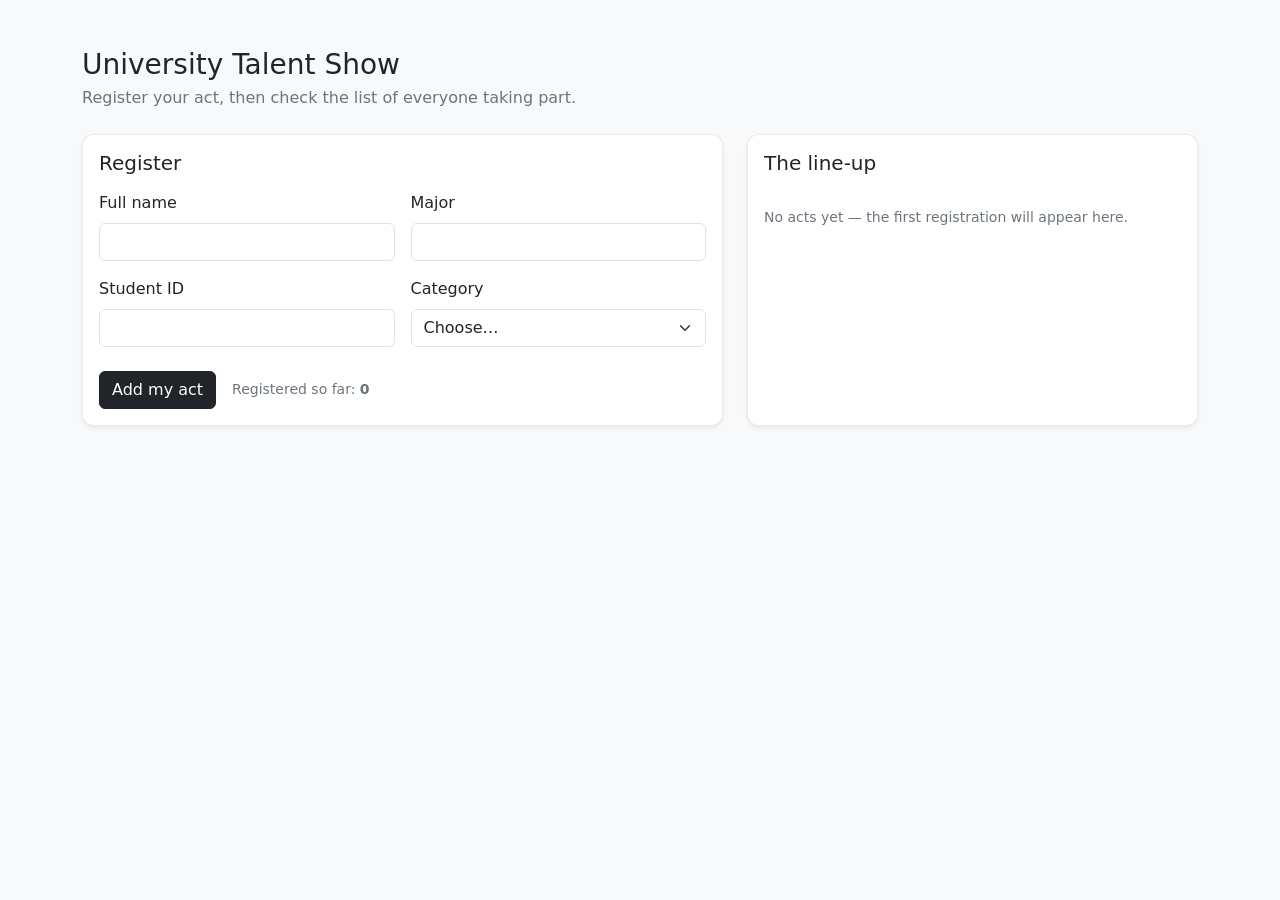
==== index.html @ a97e063a "Restructure into index.html, app.js, styles.css with README" ====
<!doctype html>
<html lang="en">
<head>
  <meta charset="utf-8">
  <meta name="viewport" content="width=device-width, initial-scale=1">
  <title>University Talent Show — Registration</title>
  <meta name="description" content="Registration page for a university talent show: students sign up, and the entries build into a live list.">
  <link rel="stylesheet" href="https://cdn.jsdelivr.net/npm/bootstrap@5.3.3/dist/css/bootstrap.min.css">
  <link rel="stylesheet" href="styles.css">
</head>
<body class="bg-body-tertiary">

  <main class="container py-5">

    <header class="mb-4">
      <h1 class="h3 mb-1">University Talent Show</h1>
      <p class="text-secondary mb-0">Register your act, then check the list of everyone taking part.</p>
    </header>

    <div class="row g-4">

      <!-- ---------- registration form ---------- -->
      <div class="col-lg-7">
        <div class="card shadow-sm">
          <div class="card-body">
            <h2 class="h5 card-title mb-3">Register</h2>

            <form id="registration-form" novalidate>
              <div class="row g-3">
                <div class="col-md-6">
                  <label for="name" class="form-label">Full name</label>
                  <input type="text" class="form-control" id="name" required>
                  <div class="invalid-feedback">Please enter your name.</div>
                </div>

                <div class="col-md-6">
                  <label for="major" class="form-label">Major</label>
                  <input type="text" class="form-control" id="major" required>
                  <div class="invalid-feedback">Please enter your major.</div>
                </div>

                <div class="col-md-6">
                  <label for="student-id" class="form-label">Student ID</label>
                  <input type="text" class="form-control" id="student-id" required>
                  <div class="invalid-feedback">Please enter your student ID.</div>
                </div>

                <div class="col-md-6">
                  <label for="category" class="form-label">Category</label>
                  <select class="form-select" id="category" required>
                    <option value="" selected disabled>Choose…</option>
                  </select>
                  <div class="invalid-feedback">Please choose a category.</div>
                </div>
              </div>

              <div class="d-flex align-items-center gap-3 mt-4">
                <button type="submit" class="btn btn-dark">Add my act</button>
                <span class="text-secondary small">
                  Registered so far: <strong id="count">0</strong>
                </span>
              </div>
            </form>
          </div>
        </div>
      </div>

      <!-- ---------- registered talents ---------- -->
      <div class="col-lg-5">
        <div class="card shadow-sm h-100">
          <div class="card-body">
            <h2 class="h5 card-title mb-3">The line-up</h2>

            <ul class="list-group list-group-flush" id="talent-list"></ul>

            <p class="text-secondary small mb-0 mt-3" id="empty-note">
              No acts yet — the first registration will appear here.
            </p>

            <div id="details" class="mt-3"></div>
          </div>
        </div>
      </div>

    </div>
  </main>

  <script src="app.js"></script>
</body>
</html>
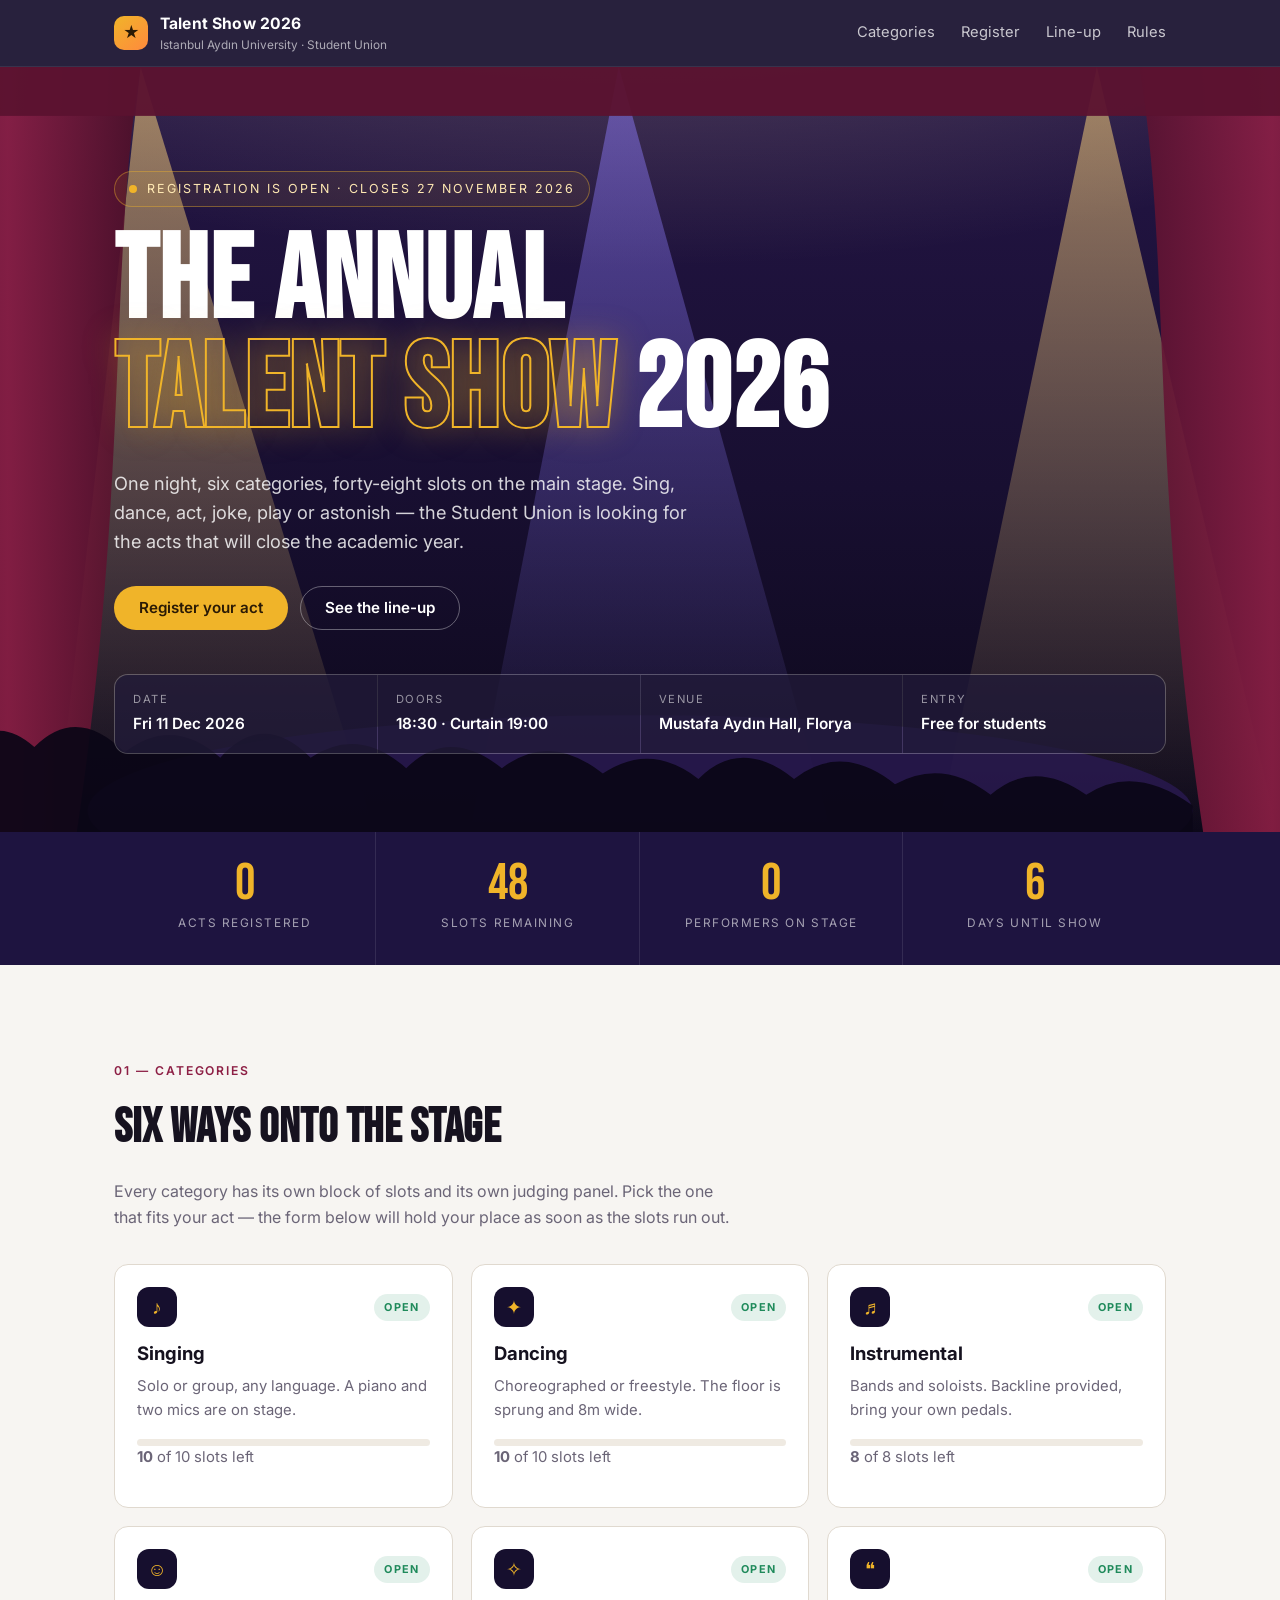
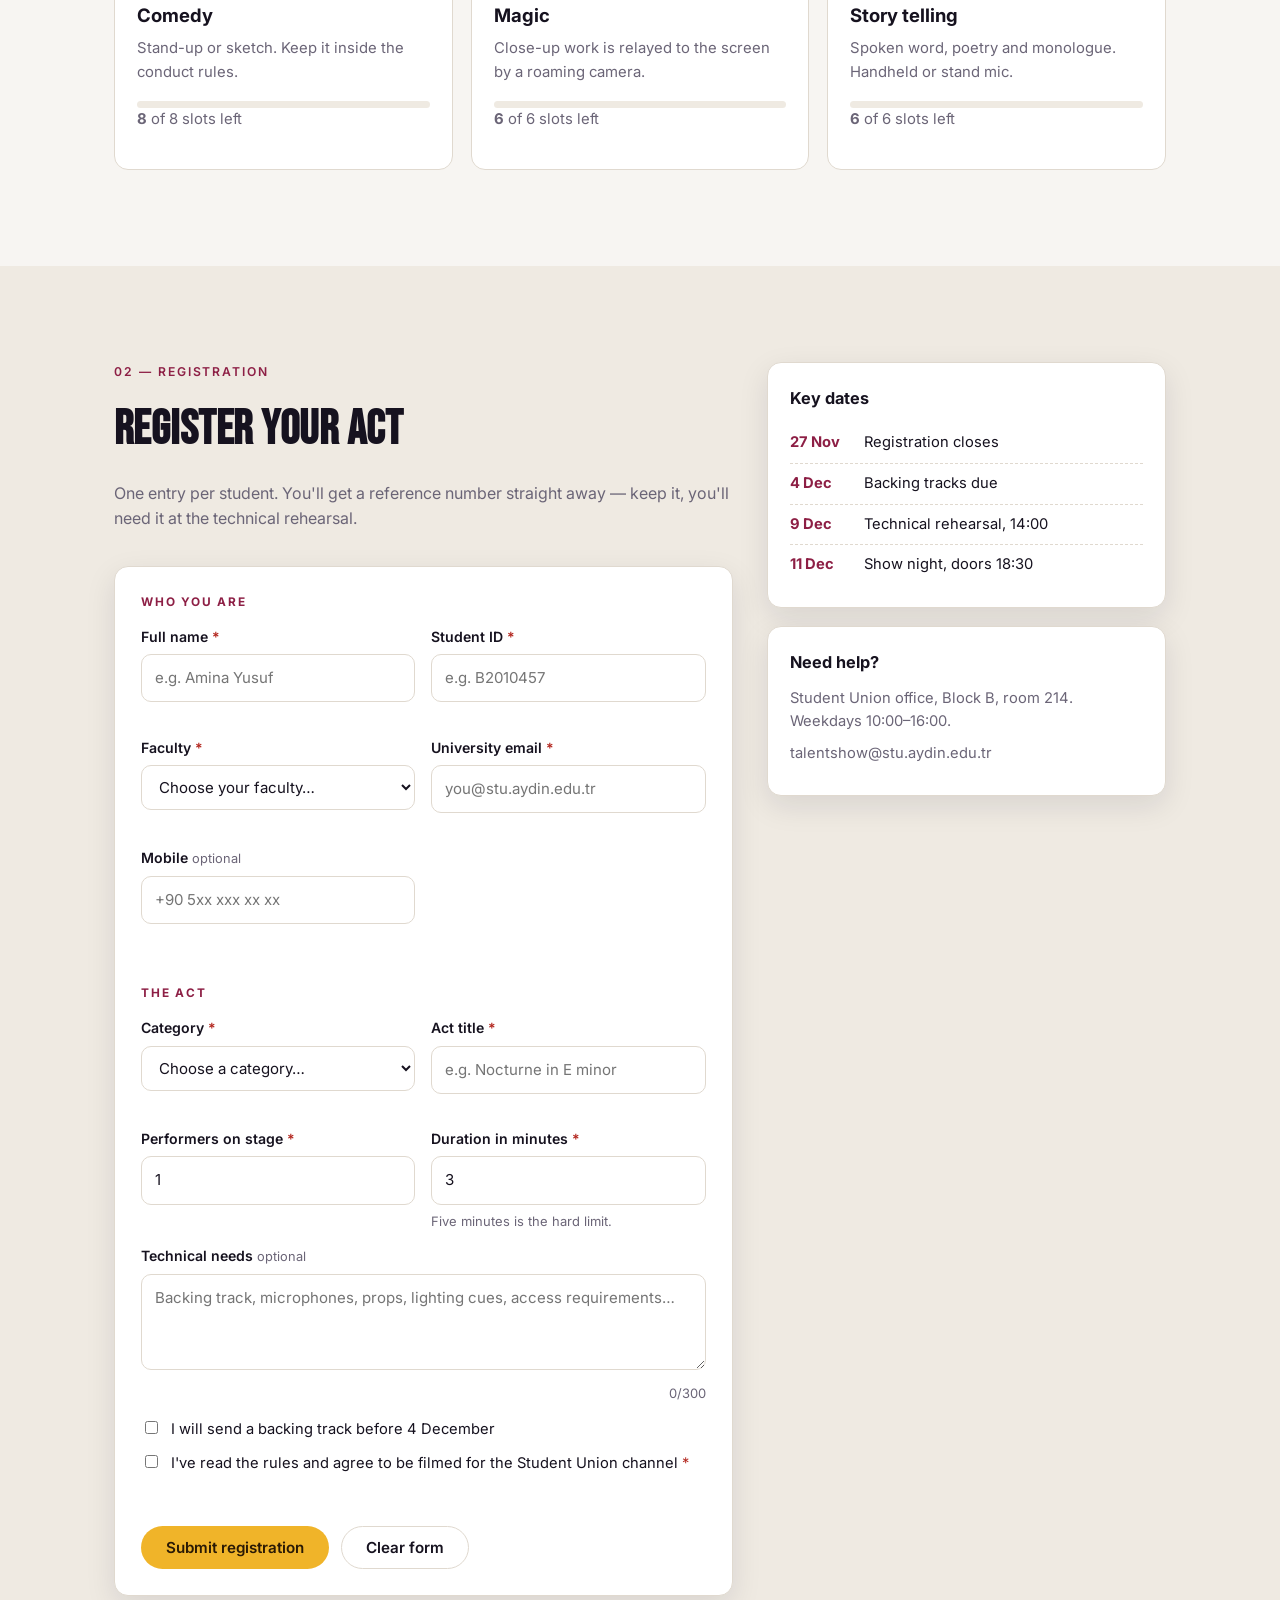
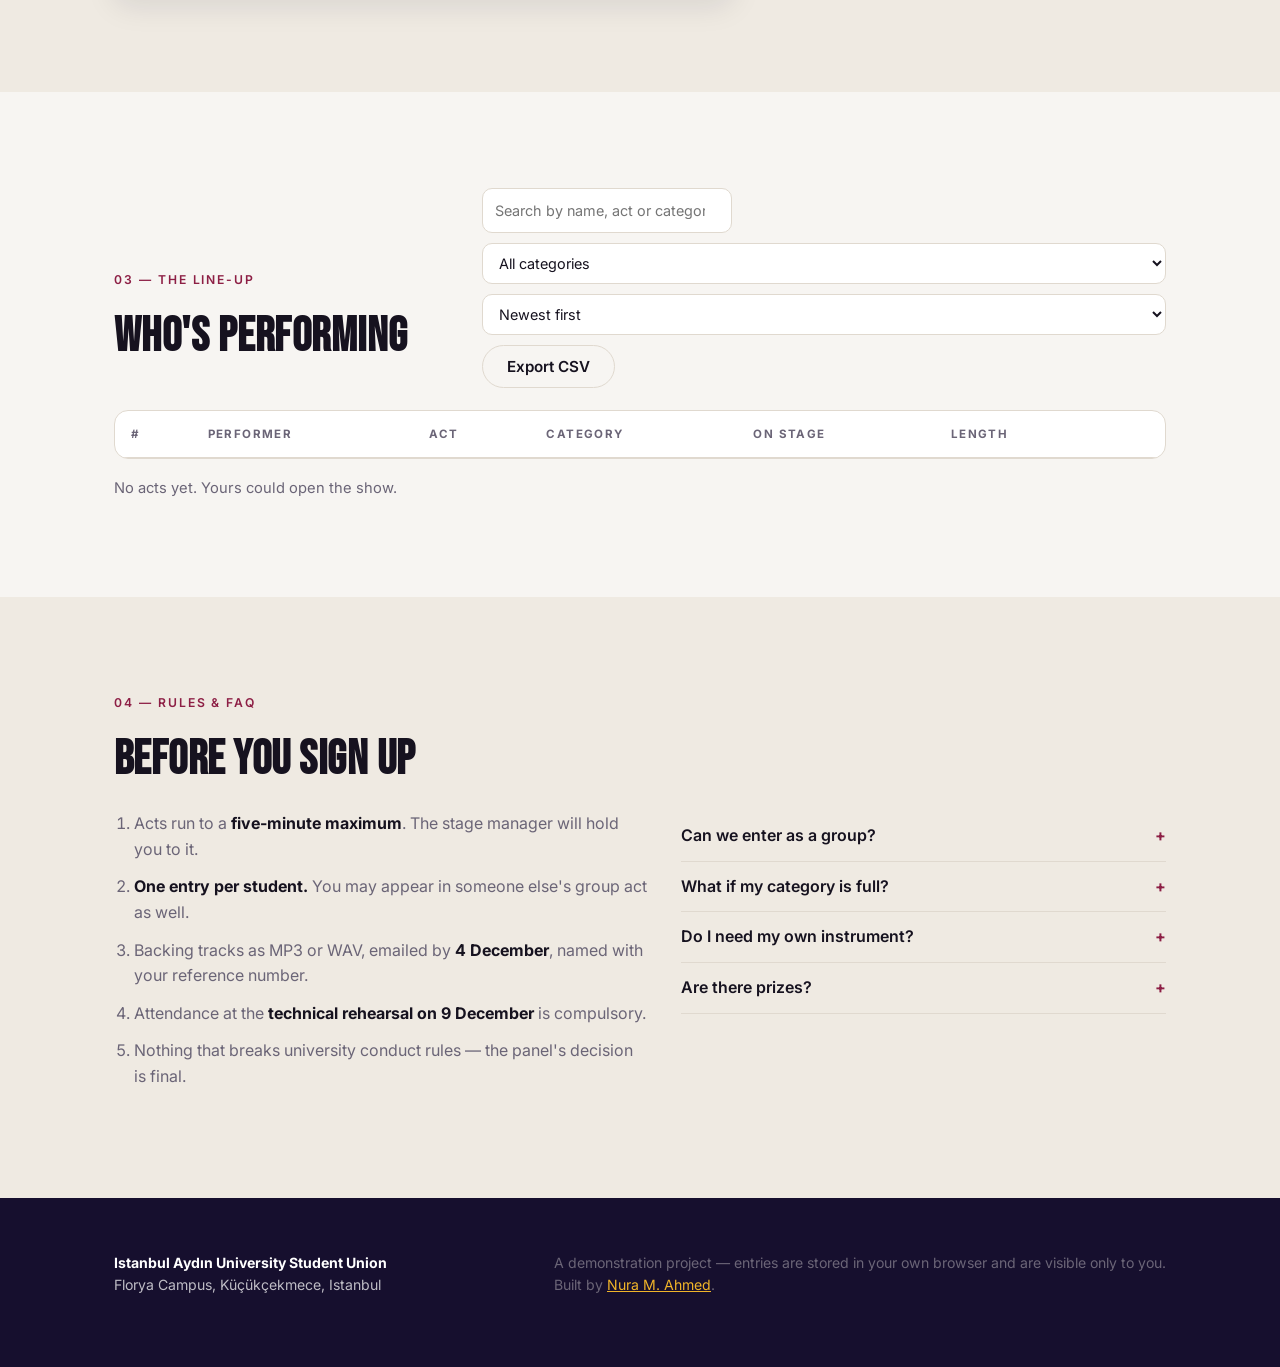
==== commit 5687b67d: "Rebuild the registration site: stage backdrop, slot limits, line-up and CSV export" ====
--- a/index.html
+++ b/index.html
@@ -3,88 +3,390 @@
 <head>
   <meta charset="utf-8">
   <meta name="viewport" content="width=device-width, initial-scale=1">
-  <title>University Talent Show — Registration</title>
-  <meta name="description" content="Registration page for a university talent show: students sign up, and the entries build into a live list.">
-  <link rel="stylesheet" href="https://cdn.jsdelivr.net/npm/bootstrap@5.3.3/dist/css/bootstrap.min.css">
+  <title>Talent Show 2026 — Registration | Istanbul Aydın University</title>
+  <meta name="description" content="Register your act for the Istanbul Aydın University Annual Talent Show 2026. Six categories, 48 stage slots, one night.">
+  <meta name="theme-color" content="#160f2e">
+  <link rel="preconnect" href="https://fonts.googleapis.com">
+  <link rel="preconnect" href="https://fonts.gstatic.com" crossorigin>
+  <link href="https://fonts.googleapis.com/css2?family=Bebas+Neue&family=Inter:wght@400;500;600;700&display=swap" rel="stylesheet">
   <link rel="stylesheet" href="styles.css">
+  <link rel="icon" href="data:image/svg+xml,<svg xmlns='http://www.w3.org/2000/svg' viewBox='0 0 100 100'><rect width='100' height='100' rx='22' fill='%23160f2e'/><text x='50' y='72' font-size='58' text-anchor='middle'>★</text></svg>">
 </head>
-<body class="bg-body-tertiary">
-
-  <main class="container py-5">
-
-    <header class="mb-4">
-      <h1 class="h3 mb-1">University Talent Show</h1>
-      <p class="text-secondary mb-0">Register your act, then check the list of everyone taking part.</p>
-    </header>
-
-    <div class="row g-4">
-
-      <!-- ---------- registration form ---------- -->
-      <div class="col-lg-7">
-        <div class="card shadow-sm">
-          <div class="card-body">
-            <h2 class="h5 card-title mb-3">Register</h2>
-
-            <form id="registration-form" novalidate>
-              <div class="row g-3">
-                <div class="col-md-6">
-                  <label for="name" class="form-label">Full name</label>
-                  <input type="text" class="form-control" id="name" required>
-                  <div class="invalid-feedback">Please enter your name.</div>
-                </div>
-
-                <div class="col-md-6">
-                  <label for="major" class="form-label">Major</label>
-                  <input type="text" class="form-control" id="major" required>
-                  <div class="invalid-feedback">Please enter your major.</div>
-                </div>
-
-                <div class="col-md-6">
-                  <label for="student-id" class="form-label">Student ID</label>
-                  <input type="text" class="form-control" id="student-id" required>
-                  <div class="invalid-feedback">Please enter your student ID.</div>
-                </div>
-
-                <div class="col-md-6">
-                  <label for="category" class="form-label">Category</label>
-                  <select class="form-select" id="category" required>
-                    <option value="" selected disabled>Choose…</option>
-                  </select>
-                  <div class="invalid-feedback">Please choose a category.</div>
-                </div>
-              </div>
-
-              <div class="d-flex align-items-center gap-3 mt-4">
-                <button type="submit" class="btn btn-dark">Add my act</button>
-                <span class="text-secondary small">
-                  Registered so far: <strong id="count">0</strong>
-                </span>
-              </div>
-            </form>
+<body>
+
+<!-- ===================== top bar ===================== -->
+<header class="topbar">
+  <div class="wrap topbar-in">
+    <a class="brand" href="#top">
+      <span class="brand-mark">★</span>
+      <span>
+        <strong>Talent Show 2026</strong>
+        <em>Istanbul Aydın University · Student Union</em>
+      </span>
+    </a>
+    <nav class="topnav">
+      <a href="#categories">Categories</a>
+      <a href="#register">Register</a>
+      <a href="#lineup">Line-up</a>
+      <a href="#rules">Rules</a>
+    </nav>
+  </div>
+</header>
+
+<!-- ===================== hero ===================== -->
+<section class="hero" id="top">
+  <div class="stage" aria-hidden="true">
+    <!-- The backdrop is drawn as inline SVG: spotlights, curtain and a crowd
+         silhouette. No image file to load, and it scales to any screen. -->
+    <svg class="stage-svg" viewBox="0 0 1440 720" preserveAspectRatio="xMidYMid slice" role="presentation">
+      <defs>
+        <linearGradient id="sky" x1="0" y1="0" x2="0" y2="1">
+          <stop offset="0%" stop-color="#241546"/>
+          <stop offset="55%" stop-color="#180f31"/>
+          <stop offset="100%" stop-color="#0c0819"/>
+        </linearGradient>
+        <linearGradient id="beam" x1="0" y1="0" x2="0" y2="1">
+          <stop offset="0%" stop-color="#ffd57a" stop-opacity=".55"/>
+          <stop offset="100%" stop-color="#ffd57a" stop-opacity="0"/>
+        </linearGradient>
+        <linearGradient id="beam2" x1="0" y1="0" x2="0" y2="1">
+          <stop offset="0%" stop-color="#8f7dff" stop-opacity=".5"/>
+          <stop offset="100%" stop-color="#8f7dff" stop-opacity="0"/>
+        </linearGradient>
+        <linearGradient id="curtain" x1="0" y1="0" x2="1" y2="0">
+          <stop offset="0%" stop-color="#5b1230"/>
+          <stop offset="50%" stop-color="#8d1f45"/>
+          <stop offset="100%" stop-color="#4d0f28"/>
+        </linearGradient>
+        <radialGradient id="glow" cx="50%" cy="0%" r="70%">
+          <stop offset="0%" stop-color="#ffe6ad" stop-opacity=".35"/>
+          <stop offset="100%" stop-color="#ffe6ad" stop-opacity="0"/>
+        </radialGradient>
+      </defs>
+
+      <rect width="1440" height="720" fill="url(#sky)"/>
+      <ellipse cx="720" cy="60" rx="720" ry="320" fill="url(#glow)"/>
+
+      <!-- spotlight beams -->
+      <g class="beams">
+        <polygon points="250,0 170,720 470,720" fill="url(#beam)"/>
+        <polygon points="700,0 560,720 900,720" fill="url(#beam2)"/>
+        <polygon points="1150,0 1000,720 1320,720" fill="url(#beam)"/>
+      </g>
+
+      <!-- curtains -->
+      <path d="M0,0 h250 c-30,180 -10,380 -60,720 H0 Z" fill="url(#curtain)" opacity=".9"/>
+      <path d="M1440,0 h-250 c30,180 10,380 60,720 h190 Z" fill="url(#curtain)" opacity=".9"/>
+      <rect x="0" y="0" width="1440" height="46" fill="#5b1230" opacity=".95"/>
+
+      <!-- stage floor -->
+      <ellipse cx="720" cy="700" rx="520" ry="90" fill="#2a1a52" opacity=".8"/>
+
+      <!-- crowd silhouette -->
+      <g fill="#0a0616" opacity=".92">
+        <path d="M0,720 v-70 q40,-30 80,0 q30,-45 70,-10 q40,-40 85,5 q45,-35 90,5 q40,-45 85,0 q45,-30 90,10 q40,-40 90,0 q45,-35 95,5 q45,-30 90,5 q40,-40 90,0 q45,-35 95,5 q45,-25 90,10 q40,-35 90,0 q45,-30 100,10 v40 Z"/>
+      </g>
+    </svg>
+  </div>
+
+  <div class="wrap hero-in">
+    <p class="kicker"><span class="live-dot"></span> Registration is open · closes 27 November 2026</p>
+    <h1>The Annual<br><span class="outline">Talent Show</span> 2026</h1>
+    <p class="hero-lede">
+      One night, six categories, forty-eight slots on the main stage.
+      Sing, dance, act, joke, play or astonish — the Student Union is looking
+      for the acts that will close the academic year.
+    </p>
+
+    <div class="hero-actions">
+      <a class="btn btn-primary" href="#register">Register your act</a>
+      <a class="btn btn-ghost" href="#lineup">See the line-up</a>
+    </div>
+
+    <dl class="factbar">
+      <div><dt>Date</dt><dd>Fri 11 Dec 2026</dd></div>
+      <div><dt>Doors</dt><dd>18:30 · Curtain 19:00</dd></div>
+      <div><dt>Venue</dt><dd>Mustafa Aydın Hall, Florya</dd></div>
+      <div><dt>Entry</dt><dd>Free for students</dd></div>
+    </dl>
+  </div>
+</section>
+
+<!-- ===================== counters ===================== -->
+<section class="counters">
+  <div class="wrap counter-grid">
+    <div class="counter"><span class="num" id="stat-total">0</span><span class="lbl">Acts registered</span></div>
+    <div class="counter"><span class="num" id="stat-remaining">48</span><span class="lbl">Slots remaining</span></div>
+    <div class="counter"><span class="num" id="stat-performers">0</span><span class="lbl">Performers on stage</span></div>
+    <div class="counter"><span class="num" id="stat-days">—</span><span class="lbl">Days until show</span></div>
+  </div>
+</section>
+
+<main>
+
+  <!-- ===================== categories ===================== -->
+  <section id="categories" class="section">
+    <div class="wrap">
+      <p class="eyebrow">01 — Categories</p>
+      <h2 class="section-title">Six ways onto the stage</h2>
+      <p class="section-lede">
+        Every category has its own block of slots and its own judging panel.
+        Pick the one that fits your act — the form below will hold your place
+        as soon as the slots run out.
+      </p>
+
+      <div class="cat-grid" id="category-grid">
+        <!-- Cards are rendered from the CATEGORIES list in app.js -->
+      </div>
+    </div>
+  </section>
+
+  <!-- ===================== registration ===================== -->
+  <section id="register" class="section section-alt">
+    <div class="wrap reg-layout">
+
+      <div class="reg-form-col">
+        <p class="eyebrow">02 — Registration</p>
+        <h2 class="section-title">Register your act</h2>
+        <p class="section-lede">
+          One entry per student. You'll get a reference number straight away —
+          keep it, you'll need it at the technical rehearsal.
+        </p>
+
+        <form id="registration-form" class="card form-card" novalidate>
+
+          <fieldset>
+            <legend>Who you are</legend>
+
+            <div class="row">
+              <div class="field">
+                <label for="full-name">Full name <span class="req">*</span></label>
+                <input type="text" id="full-name" name="fullName" autocomplete="name"
+                       placeholder="e.g. Amina Yusuf">
+                <p class="hint" data-hint-for="full-name"></p>
+              </div>
+
+              <div class="field">
+                <label for="student-id">Student ID <span class="req">*</span></label>
+                <input type="text" id="student-id" name="studentId" inputmode="numeric"
+                       placeholder="e.g. B2010457" maxlength="12">
+                <p class="hint" data-hint-for="student-id"></p>
+              </div>
+            </div>
+
+            <div class="row">
+              <div class="field">
+                <label for="faculty">Faculty <span class="req">*</span></label>
+                <select id="faculty" name="faculty">
+                  <option value="">Choose your faculty…</option>
+                </select>
+                <p class="hint" data-hint-for="faculty"></p>
+              </div>
+
+              <div class="field">
+                <label for="email">University email <span class="req">*</span></label>
+                <input type="email" id="email" name="email" autocomplete="email"
+                       placeholder="you@stu.aydin.edu.tr">
+                <p class="hint" data-hint-for="email"></p>
+              </div>
+            </div>
+
+            <div class="row">
+              <div class="field">
+                <label for="phone">Mobile <span class="opt">optional</span></label>
+                <input type="tel" id="phone" name="phone" autocomplete="tel"
+                       placeholder="+90 5xx xxx xx xx">
+                <p class="hint" data-hint-for="phone"></p>
+              </div>
+              <div class="field"></div>
+            </div>
+          </fieldset>
+
+          <fieldset>
+            <legend>The act</legend>
+
+            <div class="row">
+              <div class="field">
+                <label for="category">Category <span class="req">*</span></label>
+                <select id="category" name="category">
+                  <option value="">Choose a category…</option>
+                </select>
+                <p class="hint" data-hint-for="category"></p>
+              </div>
+
+              <div class="field">
+                <label for="act-title">Act title <span class="req">*</span></label>
+                <input type="text" id="act-title" name="actTitle"
+                       placeholder="e.g. Nocturne in E minor" maxlength="60">
+                <p class="hint" data-hint-for="act-title"></p>
+              </div>
+            </div>
+
+            <div class="row">
+              <div class="field">
+                <label for="performers">Performers on stage <span class="req">*</span></label>
+                <input type="number" id="performers" name="performers" min="1" max="12" value="1">
+                <p class="hint" data-hint-for="performers"></p>
+              </div>
+
+              <div class="field">
+                <label for="duration">Duration in minutes <span class="req">*</span></label>
+                <input type="number" id="duration" name="duration" min="1" max="5" step="1" value="3">
+                <p class="hint" data-hint-for="duration">Five minutes is the hard limit.</p>
+              </div>
+            </div>
+
+            <div class="field">
+              <label for="notes">Technical needs <span class="opt">optional</span></label>
+              <textarea id="notes" name="notes" rows="3" maxlength="300"
+                        placeholder="Backing track, microphones, props, lighting cues, access requirements…"></textarea>
+              <p class="hint counter-hint"><span id="notes-count">0</span>/300</p>
+            </div>
+
+            <label class="check">
+              <input type="checkbox" id="backing-track" name="backingTrack">
+              <span>I will send a backing track before 4 December</span>
+            </label>
+
+            <label class="check">
+              <input type="checkbox" id="consent" name="consent">
+              <span>I've read the rules and agree to be filmed for the Student Union channel <span class="req">*</span></span>
+            </label>
+            <p class="hint" data-hint-for="consent"></p>
+          </fieldset>
+
+          <div class="form-actions">
+            <button type="submit" class="btn btn-primary">Submit registration</button>
+            <button type="reset" class="btn btn-quiet">Clear form</button>
           </div>
-        </div>
-      </div>
-
-      <!-- ---------- registered talents ---------- -->
-      <div class="col-lg-5">
-        <div class="card shadow-sm h-100">
-          <div class="card-body">
-            <h2 class="h5 card-title mb-3">The line-up</h2>
-
-            <ul class="list-group list-group-flush" id="talent-list"></ul>
-
-            <p class="text-secondary small mb-0 mt-3" id="empty-note">
-              No acts yet — the first registration will appear here.
-            </p>
-
-            <div id="details" class="mt-3"></div>
-          </div>
-        </div>
-      </div>
-
-    </div>
-  </main>
-
-  <script src="app.js"></script>
+        </form>
+      </div>
+
+      <aside class="reg-side">
+        <div class="card ticket" id="confirmation" hidden>
+          <p class="ticket-label">Registration confirmed</p>
+          <p class="ticket-ref" id="ticket-ref">UTS-2026-000</p>
+          <dl class="ticket-rows" id="ticket-rows"></dl>
+          <p class="ticket-foot">Screenshot this or write it down — it's your reference at the rehearsal on 9 December.</p>
+        </div>
+
+        <div class="card side-card">
+          <h3>Key dates</h3>
+          <ul class="timeline">
+            <li><span>27 Nov</span> Registration closes</li>
+            <li><span>4 Dec</span> Backing tracks due</li>
+            <li><span>9 Dec</span> Technical rehearsal, 14:00</li>
+            <li><span>11 Dec</span> Show night, doors 18:30</li>
+          </ul>
+        </div>
+
+        <div class="card side-card">
+          <h3>Need help?</h3>
+          <p>Student Union office, Block B, room 214.<br>Weekdays 10:00–16:00.</p>
+          <p class="muted">talentshow@stu.aydin.edu.tr</p>
+        </div>
+      </aside>
+    </div>
+  </section>
+
+  <!-- ===================== line-up ===================== -->
+  <section id="lineup" class="section">
+    <div class="wrap">
+      <div class="lineup-head">
+        <div>
+          <p class="eyebrow">03 — The line-up</p>
+          <h2 class="section-title">Who's performing</h2>
+        </div>
+        <div class="lineup-tools">
+          <label class="search">
+            <span class="visually-hidden">Search the line-up</span>
+            <input type="search" id="search" placeholder="Search by name, act or category…">
+          </label>
+          <select id="filter-category" aria-label="Filter by category">
+            <option value="all">All categories</option>
+          </select>
+          <select id="sort-by" aria-label="Sort the line-up">
+            <option value="newest">Newest first</option>
+            <option value="name">By performer</option>
+            <option value="category">By category</option>
+          </select>
+          <button type="button" class="btn btn-quiet" id="export-csv">Export CSV</button>
+        </div>
+      </div>
+
+      <div class="table-wrap">
+        <table class="lineup-table">
+          <thead>
+            <tr>
+              <th scope="col">#</th>
+              <th scope="col">Performer</th>
+              <th scope="col">Act</th>
+              <th scope="col">Category</th>
+              <th scope="col">On stage</th>
+              <th scope="col">Length</th>
+              <th scope="col"><span class="visually-hidden">Actions</span></th>
+            </tr>
+          </thead>
+          <tbody id="lineup-body"></tbody>
+        </table>
+      </div>
+
+      <p class="empty-note" id="empty-note">
+        No acts yet. Yours could open the show.
+      </p>
+    </div>
+  </section>
+
+  <!-- ===================== rules ===================== -->
+  <section id="rules" class="section section-alt">
+    <div class="wrap">
+      <p class="eyebrow">04 — Rules &amp; FAQ</p>
+      <h2 class="section-title">Before you sign up</h2>
+
+      <div class="rules-grid">
+        <ol class="rules-list">
+          <li>Acts run to a <strong>five-minute maximum</strong>. The stage manager will hold you to it.</li>
+          <li><strong>One entry per student.</strong> You may appear in someone else's group act as well.</li>
+          <li>Backing tracks as MP3 or WAV, emailed by <strong>4 December</strong>, named with your reference number.</li>
+          <li>Attendance at the <strong>technical rehearsal on 9 December</strong> is compulsory.</li>
+          <li>Nothing that breaks university conduct rules — the panel's decision is final.</li>
+        </ol>
+
+        <div class="faq">
+          <details>
+            <summary>Can we enter as a group?</summary>
+            <p>Yes — up to twelve performers on stage. Register once, under whoever will be the contact, and set the number of performers.</p>
+          </details>
+          <details>
+            <summary>What if my category is full?</summary>
+            <p>The card turns amber when a category is nearly full and closes when it's out of slots. Entries after that go on the waiting list, and the office contacts you if a slot frees up.</p>
+          </details>
+          <details>
+            <summary>Do I need my own instrument?</summary>
+            <p>A piano, drum kit and two guitar amps are on stage. Bring anything else yourself, and list it under technical needs.</p>
+          </details>
+          <details>
+            <summary>Are there prizes?</summary>
+            <p>First place takes the Golden Star and a place at the inter-university festival in June. Second and third receive campus vouchers.</p>
+          </details>
+        </div>
+      </div>
+    </div>
+  </section>
+</main>
+
+<footer class="footer">
+  <div class="wrap footer-in">
+    <p><strong>Istanbul Aydın University Student Union</strong><br>Florya Campus, Küçükçekmece, Istanbul</p>
+    <p class="muted">
+      A demonstration project — entries are stored in your own browser and are visible only to you.<br>
+      Built by <a href="https://nura-ahm.github.io">Nura M. Ahmed</a>.
+    </p>
+  </div>
+</footer>
+
+<div class="toast" id="toast" role="status" aria-live="polite"></div>
+
+<script src="app.js"></script>
 </body>
 </html>
--- a/styles.css
+++ b/styles.css
@@ -0,0 +1,337 @@
+/* =========================================================================
+   Talent Show 2026 — styles
+   A small design system: tokens first, then layout, then components.
+   ========================================================================= */
+
+:root {
+  --night: #160f2e;
+  --night-2: #1e1440;
+  --ink: #16121f;
+  --paper: #f7f5f2;
+  --paper-2: #efeae2;
+  --line: #e0d9cf;
+  --muted: #6b6577;
+  --gold: #f0b429;
+  --gold-soft: #ffe9b3;
+  --violet: #7c5cff;
+  --rose: #8d1f45;
+  --green: #1f8a5b;
+  --amber: #b8730a;
+  --red: #b3261e;
+
+  --wrap: 1140px;
+  --pad: clamp(18px, 4vw, 44px);
+  --radius: 14px;
+  --shadow: 0 10px 30px rgba(22, 15, 46, .10);
+
+  --display: "Bebas Neue", "Haettenschweiler", Impact, sans-serif;
+  --body: "Inter", -apple-system, BlinkMacSystemFont, "Segoe UI", Roboto, sans-serif;
+}
+
+* { box-sizing: border-box; }
+
+html { scroll-behavior: smooth; }
+
+body {
+  margin: 0;
+  background: var(--paper);
+  color: var(--ink);
+  font-family: var(--body);
+  font-size: 16px;
+  line-height: 1.6;
+  -webkit-font-smoothing: antialiased;
+}
+
+a { color: inherit; }
+img, svg { max-width: 100%; }
+
+.wrap { max-width: var(--wrap); margin: 0 auto; padding: 0 var(--pad); }
+
+.visually-hidden {
+  position: absolute; width: 1px; height: 1px;
+  padding: 0; margin: -1px; overflow: hidden;
+  clip: rect(0 0 0 0); white-space: nowrap; border: 0;
+}
+
+.muted { color: var(--muted); }
+
+/* ------------------------------------------------------------------ topbar */
+
+.topbar {
+  position: sticky; top: 0; z-index: 40;
+  background: rgba(22, 15, 46, .92);
+  backdrop-filter: blur(10px);
+  border-bottom: 1px solid rgba(255, 255, 255, .08);
+}
+
+.topbar-in { display: flex; align-items: center; justify-content: space-between; height: 66px; gap: 20px; }
+
+.brand { display: flex; align-items: center; gap: 12px; text-decoration: none; color: #fff; }
+.brand-mark {
+  width: 34px; height: 34px; flex: none; border-radius: 10px;
+  display: grid; place-items: center;
+  background: linear-gradient(140deg, var(--gold), #ff8a3d);
+  color: #2a1a05; font-size: 1rem;
+}
+.brand strong { display: block; font-size: .98rem; letter-spacing: .01em; }
+.brand em { display: block; font-style: normal; font-size: .74rem; color: rgba(255,255,255,.62); }
+
+.topnav { display: flex; gap: 26px; font-size: .92rem; }
+.topnav a { color: rgba(255,255,255,.75); text-decoration: none; transition: color .2s; }
+.topnav a:hover { color: var(--gold); }
+@media (max-width: 760px) { .topnav { display: none; } }
+
+/* -------------------------------------------------------------------- hero */
+
+.hero { position: relative; color: #fff; overflow: hidden; isolation: isolate; }
+.stage { position: absolute; inset: 0; z-index: -1; background: var(--night); }
+.stage-svg { width: 100%; height: 100%; display: block; }
+
+.beams { animation: sway 9s ease-in-out infinite alternate; transform-origin: 50% 0; }
+@keyframes sway {
+  from { transform: rotate(-1.2deg); opacity: .85; }
+  to   { transform: rotate(1.2deg);  opacity: 1; }
+}
+
+.hero-in { padding: clamp(58px, 9vw, 104px) var(--pad) clamp(46px, 7vw, 78px); }
+
+.kicker {
+  display: inline-flex; align-items: center; gap: 10px;
+  font-size: .78rem; letter-spacing: .16em; text-transform: uppercase;
+  color: var(--gold-soft); margin: 0 0 22px;
+  border: 1px solid rgba(240, 180, 41, .4);
+  padding: 7px 14px; border-radius: 100px;
+  background: rgba(240, 180, 41, .08);
+}
+.live-dot {
+  width: 8px; height: 8px; border-radius: 50%; background: var(--gold);
+  box-shadow: 0 0 0 0 rgba(240,180,41,.6); animation: pulse 2.2s infinite;
+}
+@keyframes pulse {
+  70%  { box-shadow: 0 0 0 10px rgba(240,180,41,0); }
+  100% { box-shadow: 0 0 0 0 rgba(240,180,41,0); }
+}
+
+h1 {
+  font-family: var(--display);
+  font-size: clamp(3.2rem, 11vw, 7.4rem);
+  line-height: .92; letter-spacing: .01em;
+  margin: 0 0 22px; text-transform: uppercase;
+}
+h1 .outline {
+  color: transparent;
+  -webkit-text-stroke: 2px var(--gold);
+  text-shadow: 0 0 34px rgba(240, 180, 41, .35);
+}
+
+.hero-lede { max-width: 54ch; font-size: clamp(1rem, 1.9vw, 1.14rem); color: rgba(255,255,255,.82); margin: 0 0 30px; }
+
+.hero-actions { display: flex; flex-wrap: wrap; gap: 12px; margin-bottom: 44px; }
+
+.factbar {
+  display: grid; grid-template-columns: repeat(4, 1fr); gap: 1px;
+  background: rgba(255,255,255,.14);
+  border: 1px solid rgba(255,255,255,.14); border-radius: var(--radius); overflow: hidden;
+  margin: 0;
+}
+.factbar > div { background: rgba(22, 15, 46, .72); padding: 16px 18px; }
+.factbar dt { font-size: .7rem; letter-spacing: .14em; text-transform: uppercase; color: rgba(255,255,255,.55); }
+.factbar dd { margin: 4px 0 0; font-weight: 600; font-size: .96rem; }
+@media (max-width: 720px) { .factbar { grid-template-columns: 1fr 1fr; } }
+
+/* ----------------------------------------------------------------- buttons */
+
+.btn {
+  display: inline-flex; align-items: center; justify-content: center; gap: 8px;
+  padding: 13px 24px; border-radius: 100px; border: 1px solid transparent;
+  font: 600 .95rem/1 var(--body); text-decoration: none; cursor: pointer;
+  transition: transform .16s ease, background .16s ease, border-color .16s ease;
+}
+.btn:hover { transform: translateY(-2px); }
+.btn-primary { background: var(--gold); color: #2a1a05; }
+.btn-primary:hover { background: #ffc94d; }
+.btn-ghost { border-color: rgba(255,255,255,.35); color: #fff; }
+.btn-ghost:hover { border-color: var(--gold); color: var(--gold); }
+.btn-quiet { background: transparent; border-color: var(--line); color: var(--ink); }
+.btn-quiet:hover { border-color: var(--night); }
+
+/* ---------------------------------------------------------------- counters */
+
+.counters { background: var(--night-2); color: #fff; }
+.counter-grid { display: grid; grid-template-columns: repeat(4, 1fr); gap: 1px; padding: 0 var(--pad); }
+.counter { padding: 26px 0 30px; text-align: center; border-right: 1px solid rgba(255,255,255,.1); }
+.counter:last-child { border-right: 0; }
+.counter .num { display: block; font-family: var(--display); font-size: clamp(2.2rem, 5vw, 3.2rem); color: var(--gold); line-height: 1; }
+.counter .lbl { font-size: .74rem; letter-spacing: .13em; text-transform: uppercase; color: rgba(255,255,255,.6); }
+@media (max-width: 720px) {
+  .counter-grid { grid-template-columns: 1fr 1fr; }
+  .counter:nth-child(2) { border-right: 0; }
+  .counter:nth-child(-n+2) { border-bottom: 1px solid rgba(255,255,255,.1); }
+}
+
+/* ---------------------------------------------------------------- sections */
+
+.section { padding: clamp(56px, 8vw, 96px) 0; }
+.section-alt { background: var(--paper-2); }
+
+.eyebrow { font-size: .76rem; letter-spacing: .16em; text-transform: uppercase; color: var(--rose); font-weight: 600; margin: 0 0 10px; }
+.section-title { font-family: var(--display); font-size: clamp(2rem, 5vw, 3rem); letter-spacing: .01em; margin: 0 0 12px; text-transform: uppercase; }
+.section-lede { max-width: 62ch; color: var(--muted); margin: 0 0 34px; }
+
+.card { background: #fff; border: 1px solid var(--line); border-radius: var(--radius); box-shadow: var(--shadow); }
+
+/* -------------------------------------------------------------- categories */
+
+.cat-grid { display: grid; grid-template-columns: repeat(auto-fit, minmax(260px, 1fr)); gap: 18px; }
+
+.cat-card {
+  background: #fff; border: 1px solid var(--line); border-radius: var(--radius);
+  padding: 22px; transition: transform .18s ease, box-shadow .18s ease;
+}
+.cat-card:hover { transform: translateY(-3px); box-shadow: var(--shadow); }
+.cat-top { display: flex; align-items: center; justify-content: space-between; margin-bottom: 12px; }
+.cat-icon {
+  width: 40px; height: 40px; border-radius: 12px; display: grid; place-items: center;
+  background: var(--night); color: var(--gold); font-size: 1.2rem;
+}
+.cat-tag { font-size: .68rem; letter-spacing: .12em; text-transform: uppercase; font-weight: 700; padding: 5px 10px; border-radius: 100px; }
+.is-open .cat-tag { background: rgba(31,138,91,.12); color: var(--green); }
+.is-filling .cat-tag { background: rgba(184,115,10,.14); color: var(--amber); }
+.is-full .cat-tag { background: rgba(179,38,30,.12); color: var(--red); }
+.is-full { opacity: .72; }
+
+.cat-card h3 { margin: 0 0 6px; font-size: 1.16rem; }
+.cat-card p { margin: 0 0 16px; color: var(--muted); font-size: .93rem; }
+
+.meter { height: 7px; border-radius: 100px; background: var(--paper-2); overflow: hidden; }
+.meter span { display: block; height: 100%; background: var(--green); transition: width .4s ease; }
+.is-filling .meter span { background: var(--amber); }
+.is-full .meter span { background: var(--red); }
+.cat-slots { margin: 10px 0 0; font-size: .84rem; color: var(--muted); }
+
+/* ------------------------------------------------------------ registration */
+
+.reg-layout { display: grid; grid-template-columns: minmax(0, 1.55fr) minmax(0, 1fr); gap: 34px; align-items: start; }
+@media (max-width: 940px) { .reg-layout { grid-template-columns: 1fr; } }
+
+.form-card { padding: 26px; }
+fieldset { border: 0; padding: 0; margin: 0 0 26px; }
+legend {
+  font-size: .74rem; letter-spacing: .15em; text-transform: uppercase;
+  color: var(--rose); font-weight: 700; padding: 0; margin-bottom: 14px;
+}
+
+.row { display: grid; grid-template-columns: 1fr 1fr; gap: 16px; }
+@media (max-width: 620px) { .row { grid-template-columns: 1fr; } }
+
+.field { margin-bottom: 14px; }
+.field label { display: block; font-size: .88rem; font-weight: 600; margin-bottom: 6px; }
+.req { color: var(--red); }
+.opt { color: var(--muted); font-weight: 400; font-size: .8rem; }
+
+input[type="text"], input[type="email"], input[type="tel"], input[type="number"],
+input[type="search"], select, textarea {
+  width: 100%; padding: 11px 13px; font: inherit; font-size: .94rem;
+  border: 1px solid var(--line); border-radius: 10px; background: #fff; color: var(--ink);
+}
+textarea { resize: vertical; }
+
+input:focus-visible, select:focus-visible, textarea:focus-visible, .btn:focus-visible, button:focus-visible {
+  outline: 2px solid var(--violet); outline-offset: 2px;
+}
+.is-invalid { border-color: var(--red); background: #fff6f5; }
+
+.hint { margin: 6px 0 0; font-size: .81rem; color: var(--muted); min-height: 1.1em; }
+.hint.is-error { color: var(--red); }
+.counter-hint { text-align: right; }
+
+.check { display: flex; gap: 10px; align-items: flex-start; margin: 10px 0; font-size: .92rem; }
+.check input { margin-top: 3px; }
+
+.form-actions { display: flex; gap: 12px; flex-wrap: wrap; }
+
+/* ticket + side cards */
+.reg-side { display: grid; gap: 18px; }
+.side-card { padding: 22px; }
+.side-card h3 { margin: 0 0 12px; font-size: 1.02rem; }
+.side-card p { margin: 0 0 8px; font-size: .92rem; color: var(--muted); }
+
+.ticket {
+  padding: 24px; color: #fff; border: 0;
+  background: linear-gradient(150deg, var(--night-2), var(--rose));
+}
+.ticket-label { margin: 0; font-size: .72rem; letter-spacing: .16em; text-transform: uppercase; color: var(--gold-soft); }
+.ticket-ref { font-family: var(--display); font-size: 2.3rem; margin: 4px 0 16px; letter-spacing: .04em; }
+.ticket-rows { display: grid; grid-template-columns: auto 1fr; gap: 6px 16px; margin: 0 0 16px; font-size: .9rem; }
+.ticket-rows dt { color: rgba(255,255,255,.65); }
+.ticket-rows dd { margin: 0; font-weight: 600; }
+.ticket-foot { margin: 0; font-size: .8rem; color: rgba(255,255,255,.7); border-top: 1px dashed rgba(255,255,255,.3); padding-top: 12px; }
+
+.timeline { list-style: none; margin: 0; padding: 0; }
+.timeline li { display: flex; gap: 12px; padding: 8px 0; border-bottom: 1px dashed var(--line); font-size: .92rem; }
+.timeline li:last-child { border-bottom: 0; }
+.timeline span { font-weight: 700; min-width: 62px; color: var(--rose); }
+
+/* ----------------------------------------------------------------- line-up */
+
+.lineup-head { display: flex; flex-wrap: wrap; gap: 18px; justify-content: space-between; align-items: flex-end; margin-bottom: 22px; }
+.lineup-tools { display: flex; flex-wrap: wrap; gap: 10px; align-items: center; }
+.lineup-tools select, .search input { padding: 10px 12px; font-size: .9rem; border-radius: 10px; border: 1px solid var(--line); }
+.search input { min-width: 230px; }
+
+.table-wrap { overflow-x: auto; border: 1px solid var(--line); border-radius: var(--radius); background: #fff; }
+.lineup-table { width: 100%; border-collapse: collapse; min-width: 720px; }
+.lineup-table th {
+  text-align: left; font-size: .72rem; letter-spacing: .12em; text-transform: uppercase;
+  color: var(--muted); padding: 14px 16px; border-bottom: 1px solid var(--line); white-space: nowrap;
+}
+.lineup-table td { padding: 14px 16px; border-bottom: 1px solid var(--paper-2); font-size: .93rem; vertical-align: top; }
+.lineup-table tr:last-child td { border-bottom: 0; }
+.lineup-table tbody tr:hover { background: var(--paper); }
+.col-num { color: var(--muted); font-variant-numeric: tabular-nums; }
+.col-action { text-align: right; }
+.sub { display: block; font-size: .78rem; color: var(--muted); }
+.pill { display: inline-block; padding: 4px 11px; border-radius: 100px; background: var(--paper-2); font-size: .8rem; }
+
+.link-danger { background: none; border: 0; padding: 0; color: var(--red); font: inherit; font-size: .86rem; cursor: pointer; text-decoration: underline; }
+.empty-note { margin: 18px 0 0; color: var(--muted); font-size: .92rem; }
+
+/* ------------------------------------------------------------------- rules */
+
+.rules-grid { display: grid; grid-template-columns: 1.1fr 1fr; gap: 34px; }
+@media (max-width: 860px) { .rules-grid { grid-template-columns: 1fr; } }
+
+.rules-list { margin: 0; padding-left: 20px; }
+.rules-list li { margin-bottom: 12px; color: var(--muted); }
+.rules-list strong { color: var(--ink); }
+
+.faq details { border-bottom: 1px solid var(--line); padding: 12px 0; }
+.faq summary { cursor: pointer; font-weight: 600; list-style: none; }
+.faq summary::-webkit-details-marker { display: none; }
+.faq summary::after { content: "+"; float: right; color: var(--rose); font-weight: 700; }
+.faq details[open] summary::after { content: "\2013"; }
+.faq p { margin: 10px 0 0; color: var(--muted); font-size: .93rem; }
+
+/* ------------------------------------------------------------------ footer */
+
+.footer { background: var(--night); color: rgba(255,255,255,.72); padding: 40px 0 56px; }
+.footer-in { display: flex; flex-wrap: wrap; gap: 20px; justify-content: space-between; font-size: .88rem; }
+.footer strong { color: #fff; }
+.footer a { color: var(--gold); }
+
+/* ------------------------------------------------------------------- toast */
+
+.toast {
+  position: fixed; left: 50%; bottom: 26px; transform: translate(-50%, 22px);
+  background: var(--night); color: #fff; padding: 13px 22px; border-radius: 100px;
+  font-size: .9rem; box-shadow: 0 12px 30px rgba(0,0,0,.28);
+  opacity: 0; pointer-events: none; transition: opacity .25s ease, transform .25s ease; z-index: 60;
+}
+.toast.is-visible { opacity: 1; transform: translate(-50%, 0); }
+
+/* --------------------------------------------------------------- reduced motion */
+
+@media (prefers-reduced-motion: reduce) {
+  *, *::before, *::after { animation: none !important; transition: none !important; }
+  html { scroll-behavior: auto; }
+}
